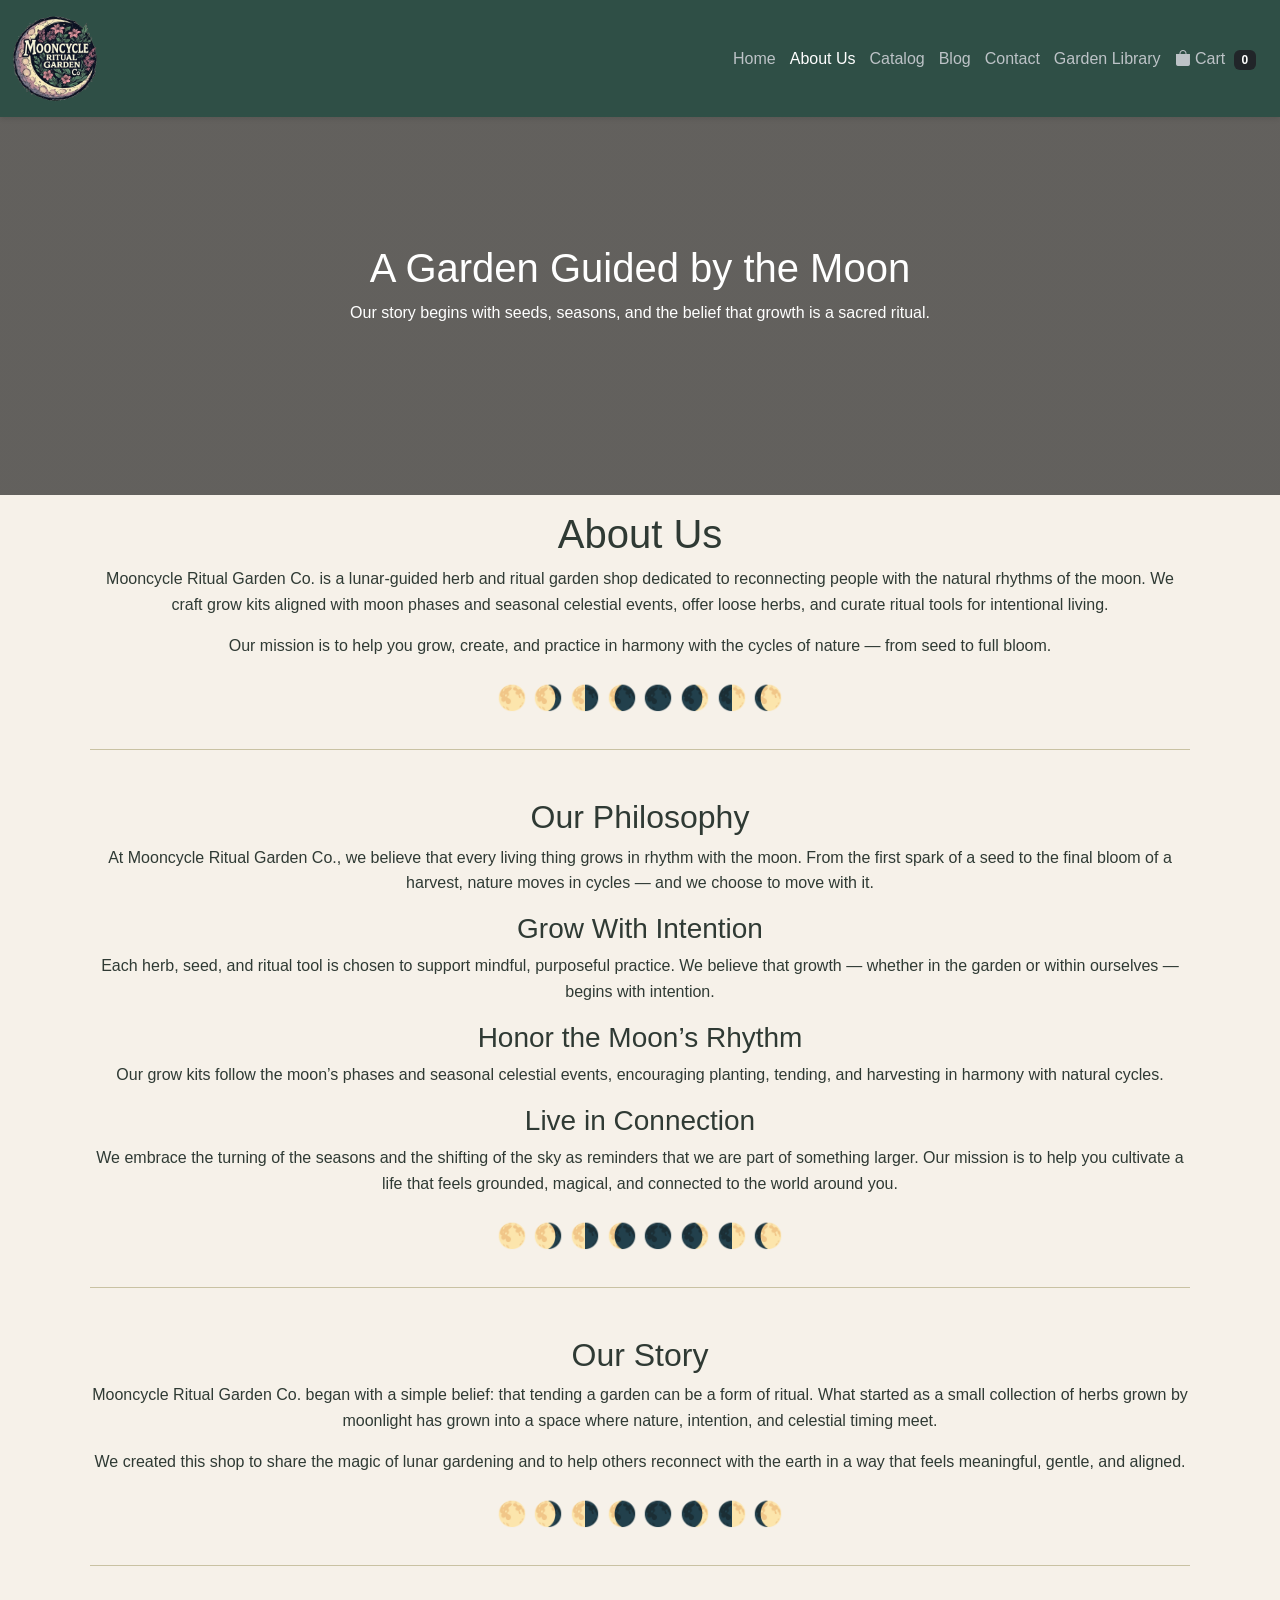
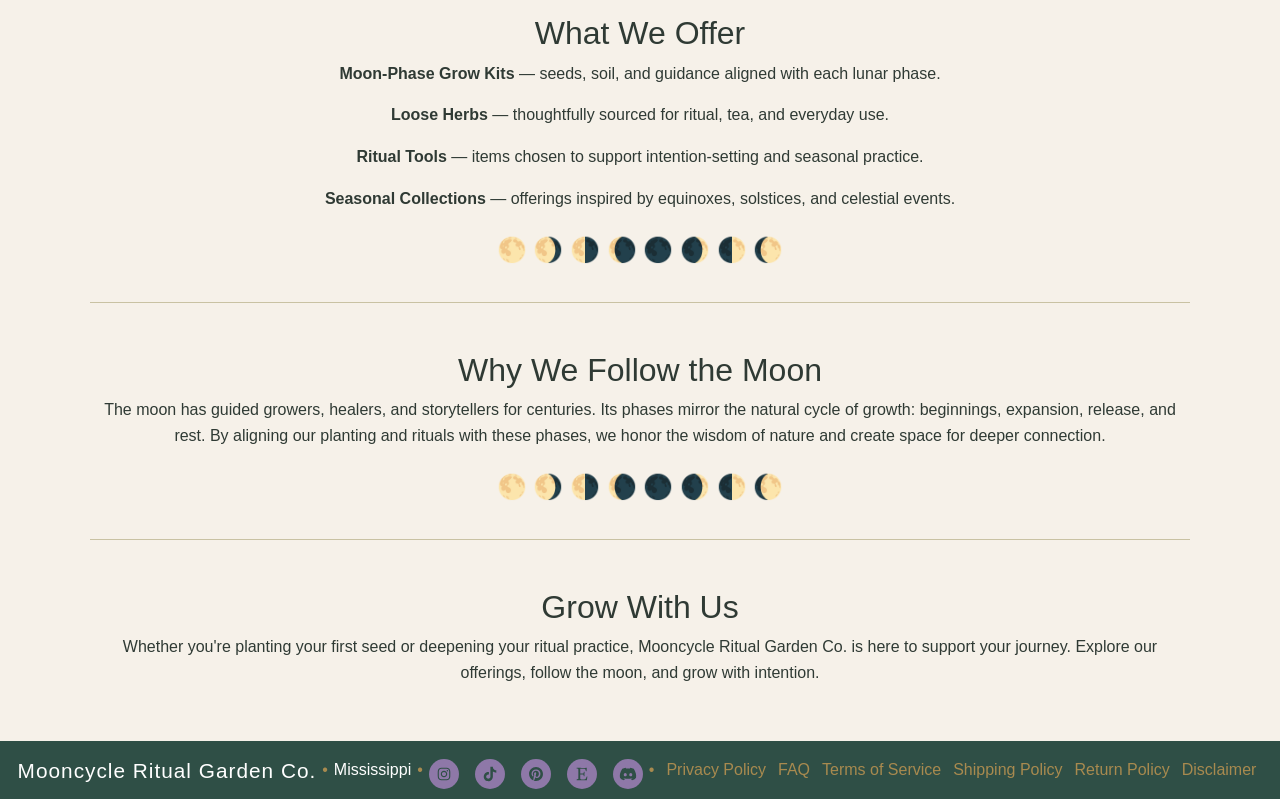
==== about.html @ 52a643aa "first commit" ====
<!-- This declares the document type and tells the browser to use HTML5 -->
<!DOCTYPE html>

<!-- Opening HTML tag with the language set to English -->
<html lang="en">

<head>
    <!-- This sets the character encoding so the browser displays text correctly -->
    <meta charset="UTF-8">

    <!-- This makes the website responsive on mobile devices -->
    <meta name="viewport" content="width=device-width, initial-scale=1.0">

    <!-- This is the title that appears in the browser tab -->
    <title>Mooncycle Ritual Garden Co. | About Us</title>

    <!-- Bootstrap CSS -->
    <link href="https://cdn.jsdelivr.net/npm/bootstrap@5.3.3/dist/css/bootstrap.min.css" rel="stylesheet" />

    <!-- Bootstrap Icons -->
    <link rel="stylesheet" href="https://cdn.jsdelivr.net/npm/bootstrap-icons@1.11.3/font/bootstrap-icons.css" />

    <!-- Custom CSS (must be last) -->
    <link rel="stylesheet" href="style.css">
</head>

<body>

    <!-- This is the header section that contains the navigation bar -->
    <header class="header">

        <!-- This is the navigation bar container -->
        <nav class="navBar">

            <!-- This div holds the logo image -->
            <div class="logo">

                <!-- This displays the logo and includes alt text for accessibility -->
                <img src="assets/images/logo.png" alt="Mooncycle Ritual Garden Co. logo" class="logo-img">
            </div>

            <!-- This is the list of navigation links -->
            <ul class="nav-links">

                <!-- Each list item contains a link to a different page -->
                <li><a href="index.html">Home</a></li>

                <!-- This link is highlighted because we are on the About page -->
                <li><a href="about.html" class="active">About Us</a></li>

                <li><a href="catalog.html">Catalog</a></li>
                <li><a href="blog.html">Blog</a></li>
                <li><a href="contact.html">Contact</a></li>
                <li><a href="library.html">Garden Library</a></li>
                <!-- Cart link with badge hook for JS -->
                <li>
                    <a href="cart.html" class="cart-link">
                        <i class="bi bi-bag-fill"></i>
                        <span class="cart-label">Cart</span>
                        <span id="cart-count" class="badge bg-dark ms-1">0</span>
                    </a>
                </li>
            </ul>

        </nav>
    </header>

    <!-- This is the hero section, the large banner area at the top of the page -->
    <section class="hero">

        <!-- Main headline for the hero section -->
        <h1>A Garden Guided by the Moon</h1>

        <!-- Supporting text under the headline -->
        <p>Our story begins with seeds, seasons, and the belief that growth is a sacred ritual.</p>
    </section>

    <!-- This is the main content container for the page -->
    <main class="container">

        <!-- First content section introducing the brand -->
        <section class="content-area">

            <!-- Section title -->
            <h1>About Us</h1>

            <!-- First paragraph describing the brand’s purpose -->
            <p>
                Mooncycle Ritual Garden Co. is a lunar-guided herb and ritual garden shop dedicated
                to reconnecting people with the natural rhythms of the moon. We craft grow kits
                aligned with moon phases and seasonal celestial events, offer loose herbs, and
                curate ritual tools for intentional living.
            </p>

            <!-- Second paragraph expanding on the mission -->
            <p>
                Our mission is to help you grow, create, and practice in harmony with the cycles
                of nature — from seed to full bloom.
            </p>
        </section>

        <!-- Philosophy section explaining the values -->
        <section class="content-area">

            <!-- Section title -->
            <h2>Our Philosophy</h2>

            <!-- Intro paragraph for philosophy -->
            <p>
                At Mooncycle Ritual Garden Co., we believe that every living thing grows in rhythm
                with the moon. From the first spark of a seed to the final bloom of a harvest,
                nature moves in cycles — and we choose to move with it.
            </p>

            <!-- Subheading for intention-based growth -->
            <h3>Grow With Intention</h3>

            <!-- Supporting paragraph -->
            <p>
                Each herb, seed, and ritual tool is chosen to support mindful, purposeful practice.
                We believe that growth — whether in the garden or within ourselves — begins with intention.
            </p>

            <!-- Subheading for lunar rhythm -->
            <h3>Honor the Moon’s Rhythm</h3>

            <!-- Supporting paragraph -->
            <p>
                Our grow kits follow the moon’s phases and seasonal celestial events, encouraging
                planting, tending, and harvesting in harmony with natural cycles.
            </p>

            <!-- Subheading for connection -->
            <h3>Live in Connection</h3>

            <!-- Supporting paragraph -->
            <p>
                We embrace the turning of the seasons and the shifting of the sky as reminders that
                we are part of something larger. Our mission is to help you cultivate a life that
                feels grounded, magical, and connected to the world around you.
            </p>
        </section>

        <!-- Story section describing the origins -->
        <section class="content-area">

            <!-- Section title -->
            <h2>Our Story</h2>

            <!-- First paragraph about the beginnings -->
            <p>
                Mooncycle Ritual Garden Co. began with a simple belief: that tending a garden can be
                a form of ritual. What started as a small collection of herbs grown by moonlight
                has grown into a space where nature, intention, and celestial timing meet.
            </p>

            <!-- Second paragraph expanding on the evolution -->
            <p>
                We created this shop to share the magic of lunar gardening and to help others
                reconnect with the earth in a way that feels meaningful, gentle, and aligned.
            </p>
        </section>

        <!-- What We Offer section listing the product categories -->
        <section class="content-area">

            <!-- Section title -->
            <h2>What We Offer</h2>

            <!-- Each paragraph describes a different offering -->
            <p><strong>Moon-Phase Grow Kits</strong> — seeds, soil, and guidance aligned with each lunar phase.</p>

            <p><strong>Loose Herbs</strong> — thoughtfully sourced for ritual, tea, and everyday use.</p>

            <p><strong>Ritual Tools</strong> — items chosen to support intention-setting and seasonal practice.</p>

            <p><strong>Seasonal Collections</strong> — offerings inspired by equinoxes, solstices, and celestial
                events.</p>
        </section>

        <!-- Section explaining why the brand follows the lunar cycles -->
        <section class="content-area">

            <!-- Section title -->
            <h2>Why We Follow the Moon</h2>

            <!-- Supporting paragraph -->
            <p>
                The moon has guided growers, healers, and storytellers for centuries. Its phases
                mirror the natural cycle of growth: beginnings, expansion, release, and rest.
                By aligning our planting and rituals with these phases, we honor the wisdom of
                nature and create space for deeper connection.
            </p>
        </section>

        <!-- Closing section inviting users to engage with the brand -->
        <section class="content-area">

            <!-- Section title -->
            <h2>Grow With Us</h2>

            <!-- Final paragraph encouraging connection -->
            <p>
                Whether you're planting your first seed or deepening your ritual practice,
                Mooncycle Ritual Garden Co. is here to support your journey.
                Explore our offerings, follow the moon, and grow with intention.
            </p>
        </section>
    </main>
    <!--Footer-->
    <!-- This is the footer with brand name, location, and social icons -->
    <footer class="footer-inline">
        <!-- Brand name -->
        <span class="footer-brand">Mooncycle Ritual Garden Co.</span>
        <!-- Divider dot -->
        <span class="footer-divider">•</span>
        <!-- Business location -->
        <span class="footer-location">Mississippi</span>
        <!-- Divider dot -->
        <span class="footer-divider">•</span>
        <!--Social media-->
        <!-- This container holds all of the social media icons -->
        <div class="footer-social-inline">
            <!-- Instagram SVG icon (vector graphic for the Instagram logo) -->
            <a href="https://www.instagram.com" aria-label="Instagram" target="_blank" rel="noopener noreferrer"><svg
                    xmlns="http://www.w3.org/2000/svg"
                    viewBox="0 0 640 640"><!--!Font Awesome Free v7.2.0 by @fontawesome - https://fontawesome.com License - https://fontawesome.com/license/free Copyright 2026 Fonticons, Inc.-->
                    <path
                        d="M320.3 205C256.8 204.8 205.2 256.2 205 319.7C204.8 383.2 256.2 434.8 319.7 435C383.2 435.2 434.8 383.8 435 320.3C435.2 256.8 383.8 205.2 320.3 205zM319.7 245.4C360.9 245.2 394.4 278.5 394.6 319.7C394.8 360.9 361.5 394.4 320.3 394.6C279.1 394.8 245.6 361.5 245.4 320.3C245.2 279.1 278.5 245.6 319.7 245.4zM413.1 200.3C413.1 185.5 425.1 173.5 439.9 173.5C454.7 173.5 466.7 185.5 466.7 200.3C466.7 215.1 454.7 227.1 439.9 227.1C425.1 227.1 413.1 215.1 413.1 200.3zM542.8 227.5C541.1 191.6 532.9 159.8 506.6 133.6C480.4 107.4 448.6 99.2 412.7 97.4C375.7 95.3 264.8 95.3 227.8 97.4C192 99.1 160.2 107.3 133.9 133.5C107.6 159.7 99.5 191.5 97.7 227.4C95.6 264.4 95.6 375.3 97.7 412.3C99.4 448.2 107.6 480 133.9 506.2C160.2 532.4 191.9 540.6 227.8 542.4C264.8 544.5 375.7 544.5 412.7 542.4C448.6 540.7 480.4 532.5 506.6 506.2C532.8 480 541 448.2 542.8 412.3C544.9 375.3 544.9 264.5 542.8 227.5zM495 452C487.2 471.6 472.1 486.7 452.4 494.6C422.9 506.3 352.9 503.6 320.3 503.6C287.7 503.6 217.6 506.2 188.2 494.6C168.6 486.8 153.5 471.7 145.6 452C133.9 422.5 136.6 352.5 136.6 319.9C136.6 287.3 134 217.2 145.6 187.8C153.4 168.2 168.5 153.1 188.2 145.2C217.7 133.5 287.7 136.2 320.3 136.2C352.9 136.2 423 133.6 452.4 145.2C472 153 487.1 168.1 495 187.8C506.7 217.3 504 287.3 504 319.9C504 352.5 506.7 422.6 495 452z" />
                </svg></a>
            <!--TikTok SVG icon (vector graphis for the TikTok logo) -->
            <a href="https://www.tiktok.com" aria-label="TitkTok" target="_blank" rel="noopener noreferrer"><svg
                    xmlns="http://www.w3.org/2000/svg"
                    viewBox="0 0 640 640"><!--!Font Awesome Free v7.2.0 by @fontawesome - https://fontawesome.com License - https://fontawesome.com/license/free Copyright 2026 Fonticons, Inc.-->
                    <path
                        d="M544.5 273.9C500.5 274 457.5 260.3 421.7 234.7L421.7 413.4C421.7 446.5 411.6 478.8 392.7 506C373.8 533.2 347.1 554 316.1 565.6C285.1 577.2 251.3 579.1 219.2 570.9C187.1 562.7 158.3 545 136.5 520.1C114.7 495.2 101.2 464.1 97.5 431.2C93.8 398.3 100.4 365.1 116.1 336C131.8 306.9 156.1 283.3 185.7 268.3C215.3 253.3 248.6 247.8 281.4 252.3L281.4 342.2C266.4 337.5 250.3 337.6 235.4 342.6C220.5 347.6 207.5 357.2 198.4 369.9C189.3 382.6 184.4 398 184.5 413.8C184.6 429.6 189.7 444.8 199 457.5C208.3 470.2 221.4 479.6 236.4 484.4C251.4 489.2 267.5 489.2 282.4 484.3C297.3 479.4 310.4 469.9 319.6 457.2C328.8 444.5 333.8 429.1 333.8 413.4L333.8 64L421.8 64C421.7 71.4 422.4 78.9 423.7 86.2C426.8 102.5 433.1 118.1 442.4 131.9C451.7 145.7 463.7 157.5 477.6 166.5C497.5 179.6 520.8 186.6 544.6 186.6L544.6 274z" />
                </svg></a>
            <!--Pinterest SVG icon (vector graphis for the Pinterest logo) -->
            <a href="https://www.pinterest.com" aria-label="Pinterest" target="_blank" rel="noopener noreferrer"><svg
                    xmlns="http://www.w3.org/2000/svg"
                    viewBox="0 0 640 640"><!--!Font Awesome Free v7.2.0 by @fontawesome - https://fontawesome.com License - https://fontawesome.com/license/free Copyright 2026 Fonticons, Inc.-->
                    <path
                        d="M568 320C568 457 457 568 320 568C294.4 568 269.8 564.1 246.6 556.9C256.7 540.4 271.8 513.4 277.4 491.9C280.4 480.3 292.8 432.9 292.8 432.9C300.9 448.3 324.5 461.4 349.6 461.4C424.4 461.4 478.3 392.6 478.3 307.1C478.3 225.2 411.4 163.9 325.4 163.9C218.4 163.9 161.5 235.7 161.5 314C161.5 350.4 180.9 395.7 211.8 410.1C216.5 412.3 219 411.3 220.1 406.8C220.9 403.4 225.1 386.5 227 378.7C227.6 376.2 227.3 374 225.3 371.6C215.2 359.1 207 336.3 207 315C207 260.3 248.4 207.4 319 207.4C379.9 207.4 422.6 248.9 422.6 308.3C422.6 375.4 388.7 421.9 344.6 421.9C320.3 421.9 302 401.8 307.9 377.1C314.9 347.6 328.4 315.8 328.4 294.5C328.4 275.5 318.2 259.6 297 259.6C272.1 259.6 252.1 285.3 252.1 319.8C252.1 341.8 259.5 356.6 259.5 356.6C259.5 356.6 235 460.4 230.5 479.8C225.5 501.2 227.5 531.4 229.6 551C137.4 514.9 72 425.1 72 320C72 183 183 72 320 72C457 72 568 183 568 320z" />
                </svg></a>
            <!--Etsy SVG icon (vector graphis for the Etsy logo) -->
            <a href="https://etsy.com" aria-label="Etsy" target="_blank" rel="noopener noreferrer"><svg
                    xmlns="http://www.w3.org/2000/svg"
                    viewBox="0 0 640 640"><!--!Font Awesome Free v7.2.0 by @fontawesome - https://fontawesome.com License - https://fontawesome.com/license/free Copyright 2026 Fonticons, Inc.-->
                    <path
                        d="M512 412C510.2 422.7 498.2 522 496.5 544C378.6 539.7 276.6 539.3 128 544L128 518.5C173.5 509.6 188.6 510.5 189 483.3C190.8 411 192.5 239.2 189 161.3C188 132.8 176.9 134.5 128 125.3L128 99.8C201.9 102.2 383.9 108.4 491 96C487.5 134.2 483.2 222.5 483.2 222.5L460 222.5C448.9 179.7 441.2 132 405.3 132L268.3 132C258.1 132 257.6 135.5 257.6 141.8L257.6 305.6C315.6 306.1 346.1 303.1 346.1 303.1C375.9 302.1 373.7 294.6 386.8 237.8L412.6 237.8C408.2 339.2 408.7 299.6 410.8 398.1L385 398C375.8 357.9 375.9 337 345.5 336.5C345.5 336.5 324 334.5 257.5 334.5L257.5 473.5C257.5 499.5 271.8 511.8 301.8 511.8L391.1 511.8C454.7 511.8 457.7 486.8 489.8 412L512 412z" />
                </svg></a>
            <!--Discord SVG icon (vector graphis for the Discord logo) -->
            <a href="https://discord.com" aria-label="Discord" target="_blank" rel="noopener noreferrer"><svg
                    xmlns="http://www.w3.org/2000/svg"
                    viewBox="0 0 640 640"><!--!Font Awesome Free v7.2.0 by @fontawesome - https://fontawesome.com License - https://fontawesome.com/license/free Copyright 2026 Fonticons, Inc.-->
                    <path
                        d="M524.5 133.8C524.3 133.5 524.1 133.2 523.7 133.1C485.6 115.6 445.3 103.1 404 96C403.6 95.9 403.2 96 402.9 96.1C402.6 96.2 402.3 96.5 402.1 96.9C396.6 106.8 391.6 117.1 387.2 127.5C342.6 120.7 297.3 120.7 252.8 127.5C248.3 117 243.3 106.8 237.7 96.9C237.5 96.6 237.2 96.3 236.9 96.1C236.6 95.9 236.2 95.9 235.8 95.9C194.5 103 154.2 115.5 116.1 133C115.8 133.1 115.5 133.4 115.3 133.7C39.1 247.5 18.2 358.6 28.4 468.2C28.4 468.5 28.5 468.7 28.6 469C28.7 469.3 28.9 469.4 29.1 469.6C73.5 502.5 123.1 527.6 175.9 543.8C176.3 543.9 176.7 543.9 177 543.8C177.3 543.7 177.7 543.4 177.9 543.1C189.2 527.7 199.3 511.3 207.9 494.3C208 494.1 208.1 493.8 208.1 493.5C208.1 493.2 208.1 493 208 492.7C207.9 492.4 207.8 492.2 207.6 492.1C207.4 492 207.2 491.8 206.9 491.7C191.1 485.6 175.7 478.3 161 469.8C160.7 469.6 160.5 469.4 160.3 469.2C160.1 469 160 468.6 160 468.3C160 468 160 467.7 160.2 467.4C160.4 467.1 160.5 466.9 160.8 466.7C163.9 464.4 167 462 169.9 459.6C170.2 459.4 170.5 459.2 170.8 459.2C171.1 459.2 171.5 459.2 171.8 459.3C268 503.2 372.2 503.2 467.3 459.3C467.6 459.2 468 459.1 468.3 459.1C468.6 459.1 469 459.3 469.2 459.5C472.1 461.9 475.2 464.4 478.3 466.7C478.5 466.9 478.7 467.1 478.9 467.4C479.1 467.7 479.1 468 479.1 468.3C479.1 468.6 479 468.9 478.8 469.2C478.6 469.5 478.4 469.7 478.2 469.8C463.5 478.4 448.2 485.7 432.3 491.6C432.1 491.7 431.8 491.8 431.6 492C431.4 492.2 431.3 492.4 431.2 492.7C431.1 493 431.1 493.2 431.1 493.5C431.1 493.8 431.2 494 431.3 494.3C440.1 511.3 450.1 527.6 461.3 543.1C461.5 543.4 461.9 543.7 462.2 543.8C462.5 543.9 463 543.9 463.3 543.8C516.2 527.6 565.9 502.5 610.4 469.6C610.6 469.4 610.8 469.2 610.9 469C611 468.8 611.1 468.5 611.1 468.2C623.4 341.4 590.6 231.3 524.2 133.7zM222.5 401.5C193.5 401.5 169.7 374.9 169.7 342.3C169.7 309.7 193.1 283.1 222.5 283.1C252.2 283.1 275.8 309.9 275.3 342.3C275.3 375 251.9 401.5 222.5 401.5zM417.9 401.5C388.9 401.5 365.1 374.9 365.1 342.3C365.1 309.7 388.5 283.1 417.9 283.1C447.6 283.1 471.2 309.9 470.7 342.3C470.7 375 447.5 401.5 417.9 401.5z" />
                </svg></a>
        </div>
        <!--Divider dot-->
        <span class="footer-divider">•</span>
        <!--Privacy Policy-->
        <a href="legal.html#privacy">Privacy Policy</a>
        <a href="legal.html#faq">FAQ</a>
        <a href="legal.html#terms">Terms of Service</a>
        <a href="legal.html#shipping">Shipping Policy</a>
        <a href="legal.html#returns">Return Policy</a>
        <a href="legal.html#disclaimer">Disclaimer</a>
    </footer>
    <!-- The external catalog script (no inline JS) -->
    <script type="module" src="catalog.js"></script>
</body>

</html>
---- style.css ----
/* ------------------------------------------------------------
   1. THEME VARIABLES — Global color system + typography
   These variables control the entire brand identity.
   Changing a value here updates it everywhere.
------------------------------------------------------------ */
:root {
    --primary-color: #2F4F46;
    /* Deep Herbal Green – navbar, footer, accents */
    --accent-color: #A88A4F;
    /* Moonlight Gold – buttons, highlights */
    --secondary-accent: #8E78A8;
    /* Dusty Lavender – hover accents */

    --bg-light: #F6F1E9;
    /* Warm Cream – main page background */
    --section-bg: #8FA89A;
    /* Dusty Sage – section backgrounds */

    --card-bg: #FFFFFF;
    /* Card backgrounds */
    --text-main: #2F3A34;
    /* Default body text */
    --text-light: #FFFFFF;
    /* Text on dark backgrounds */

    --font-family: "Trebuchet MS", "Lucida Grande", "Lucida Sans Unicode", sans-serif;
    --font-weight: bold;
    --container-width: 1100px;
    /* Max width for centered content */
}

/* ------------------------------------------------------------
   2. RESET — Removes browser default spacing + box model issues
------------------------------------------------------------ */
* {
    margin: 0;
    padding: 0;
    box-sizing: border-box;
}

/* ------------------------------------------------------------
   3. BASE STYLES — Global layout + typography
------------------------------------------------------------ */
body {
    font-family: var(--font-family);
    /* Your brand script font */
    line-height: 1.6;
    /* Comfortable reading */
    background-color: var(--bg-light);
    /* Warm cream background */
    color: var(--text-main);
    /* Herbal green text */
    display: flex;
    flex-direction: column;
    min-height: 100vh;
    /* Ensures footer stays at bottom */
}

/* ------------------------------------------------------------
   4. HEADER WRAPPER — Holds the navbar at the top
------------------------------------------------------------ */
.header {
    position: fixed;
    /* Stays visible while scrolling */
    top: 0;
    width: 100%;
    z-index: 900;
    /* Ensures it sits above all content */
}

/* ------------------------------------------------------------
   5. NAVBAR — Main site navigation
   - Deep herbal green background
   - Logo left, links right
   - Fixed height for consistency
------------------------------------------------------------ */
.navBar {
    background: var(--primary-color);
    /* Herbal green */
    color: var(--text-light);
    /* White text */
    display: flex;
    justify-content: space-between;
    /* Logo left, links right */
    align-items: center;
    padding: 1px 2px;
    gap: 10px;
    position: relative;
    min-height: 90px;
    /* Locks navbar height */
    top: 0;
    z-index: 1000;
    /* Above hero image */
    box-shadow: 0 2px 5px rgba(0, 0, 0, 0.1);
    /* Soft shadow */
}

/* ------------------------------------------------------------
   6. LOGO WRAPPER — Controls logo size + alignment
------------------------------------------------------------ */
.logo {
    display: flex;
    align-items: center;
    justify-content: flex-start;
    height: 95px;
    /* Matches navbar height */
    width: 95px;
    /* Square container */
    margin: 10px
}

/* Logo image sizing */
.logo-img {
    height: 100%;
    width: 100%;
    object-fit: contain;
    /* Prevents distortion */
}

/* ------------------------------------------------------------
   7. NAVIGATION LINKS — Right side of navbar
------------------------------------------------------------ */
.nav-links {
    list-style: none;
    display: flex;
    height: 100%;
    justify-content: flex-end;
    /* Pushes links to the right */
    align-items: center;
    width: 100%;
    text-align: center;
    gap: 10px;
    padding: 5px 20px;
    margin: auto;
}

/* Individual link spacing */
.nav-links li {
    padding: 2px;
}

/* Link appearance */
.nav-links a {
    color: #bdc3c7;
    /* Soft silver */
    white-space: nowrap;
    /* Prevents wrapping */
    text-decoration: none;
    font-weight: 500;
    transition: color 0.3s ease;
}

/* Hover + active state */
.nav-links a:hover,
.nav-links a.active {
    color: var(--text-light);
    /* White on hover */
}

/* ------------------------------------------------------------
   8. HERO SECTION — Large banner with background image
   - Dark overlay improves text readability
   - Centered content
------------------------------------------------------------ */
.hero {
    background:
        linear-gradient(rgba(0, 0, 0, 0.6), rgba(0, 0, 0, 0.6)),
        /* Dark overlay */
        url("https://images.stockcake.com/public/0/a/0/0a002cfc-9ba7-4bd1-9af5-f2eedf74f956_large/ancient-healing-remedies-stockcake.jpg") no-repeat center/cover;
    /* Full-width hero image */

    height: 55vh;
    /* Responsive hero height */
    display: flex;
    flex-direction: column;
    align-items: center;
    justify-content: center;
    text-align: center;
    color: var(--text-light);
    /* White text */
    padding: 280px 20px 190px;
    /* Extra top padding for fixed navbar */
}

/* ------------------------------------------------------------
   9. HERO CTA BUTTON — Gold pill-shaped button
------------------------------------------------------------ */
.cta-button {
    display: inline-block;
    padding: 12px 35px;
    background: var(--accent-color);
    /* Gold */
    color: var(--text-light);
    /* White text */
    text-decoration: none;
    border-radius: 50px;
    /* Soft pill shape */
    font-weight: bold;
    transition: transform 0.2s ease;
    margin: 30px;
}

/* Hover effect */
.cta-button:hover {
    transform: scale(1.05);
    /* Slight lift */
    background: var(--secondary-accent);
    /* Lavender hover */
}

/* ------------------------------------------------------------
   10. SCROLL SECTION — Horizontal auto-scrolling emoji strip
   - Used for moon phases, herbs, Coming Soon items, etc.
   - Uses a long track that animates left infinitely
------------------------------------------------------------ */
.scroll {
    overflow: hidden;
    /* Hides overflowing emojis */
    white-space: nowrap;
    /* Prevents wrapping to new lines */
    padding: 15px 0;
    margin: 15px auto 10px auto;
    /* Centered with spacing */
    border-radius: 12px;
    position: relative;
    max-width: 100%;
    box-sizing: border-box;
    /* background-color: blue; */

    /* Soft cream gradient background for a magical glow */
    background: linear-gradient(90deg,
            #f5f1e6 0%,
            #faf8f3 50%,
            #f5f1e6 100%);
}

/* ------------------------------------------------------------
   11. SCROLL TRACK — The moving strip of items
   - Inline-flex keeps items on one line
   - Animation moves the entire track left
------------------------------------------------------------ */
.scroll-track {
    display: inline-flex;
    /* Keeps items in a single row */
    flex-wrap: nowrap;
    /* Double-locks single-line layout */
    animation: scrollAnim 90s linear infinite;
    /* Slow continuous scroll */
}

/* ------------------------------------------------------------
   12. SCROLL ITEM — Each emoji + label pair
   - Includes spacing, text styling, and glow
------------------------------------------------------------ */
.scroll-item {
    white-space: nowrap;
    /* Prevents internal wrapping */
    margin: 0 40px;
    /* Space between items */
    font-size: 1.25rem;
    color: var(--primary-color);
    /* Herbal green text */
    opacity: 0.9;
    text-shadow: 0 0 12px rgba(255, 255, 255, 0.9);
    /* Soft glow */
}

/* ------------------------------------------------------------
   13. SCROLL EDGE FADES — Soft fade on left + right
   - Creates a magical “tunnel” effect
------------------------------------------------------------ */
.scroll::before,
.scroll::after {
    content: "";
    position: absolute;
    top: 0;
    width: 80px;
    height: 100%;
    pointer-events: none;
    /* Allows scroll interaction */
}

/* Left fade */
.scroll::before {
    left: 0;
    background: linear-gradient(to right, #faf8f3, transparent);
}

/* Right fade */
.scroll::after {
    right: 0;
    background: linear-gradient(to left, #faf8f3, transparent);
}

/* ------------------------------------------------------------
   14. SCROLL ANIMATION — Moves track left infinitely
------------------------------------------------------------ */
@keyframes scrollAnim {
    from {
        transform: translateX(0);
        /* Start at normal position */
    }

    to {
        transform: translateX(-50%);
        /* Move left halfway (loopable) */
    }
}

/* ------------------------------------------------------------
   15. COMING SOON EMOJI ITEMS — Floating magical emoji cards
   - Used for shirts, jewelry, mugs, crystals, etc.
   - Soft glassy background + floating animation
------------------------------------------------------------ */
/* ------------------------------------------------------------
   15. LAYOUT — Horizontal track and alignment
------------------------------------------------------------ */
.coming-track {
    display: flex;
    flex-direction: row;
    align-items: center;
    padding: 20px 0 0;
    gap: 24px;
    /* Space between each item */
    /* background-color: yellow; */
}

/* ------------------------------------------------------------
   16. EMOJI CARDS — Frosted glass blocks
------------------------------------------------------------ */
.coming-emoji {
    font-size: 3.5rem;
    display: flex;
    align-items: center;
    justify-content: center;
    height: 100px;
    width: 100px;
    border-radius: 16px;
    background: rgba(255, 255, 255, 0.08);
    box-shadow: 0 4px 12px rgba(0, 0, 0, 0.25);
    transition: transform 0.2s ease, box-shadow 0.2s ease;
    animation: float 2s ease-in-out infinite;
    margin: 0 50px;
    /* background-color: blue; */
}

/* Hover glow effect */
.coming-emoji:hover {
    box-shadow: 0 0 18px rgba(255, 255, 255, 0.45);
}

/* Floating animation */
@keyframes float {
    0% {
        transform: translateY(0);
    }

    50% {
        transform: translateY(-6px);
    }

    100% {
        transform: translateY(0);
    }
}

/* ------------------------------------------------------------
   17. SCROLL ITEM LABELS — Text under each emoji 
------------------------------------------------------------ */
.coming-item p {
    margin-top: 0.5rem;
    font-size: 0.95rem;
    color: #050505;
    text-align: center;
}

/* ------------------------------------------------------------
   18. MAIN CONTAINER — Centers content on the page
   - Used for product grids, blog lists, etc.
------------------------------------------------------------ */
.container {
    flex: 1;
    width: 90%;
    max-width: var(--container-width);
    /* 1100px max width */
    margin: 0 auto;
    padding: 15px 0 40px;
    /* background-color: red; */
}

/* ------------------------------------------------------------
   19. CARD GRID — 3-column layout for products/services
   - Automatically adjusts with media queries later
------------------------------------------------------------ */
.card-grid {
    display: grid;
    grid-template-columns: repeat(3, 1fr);
    /* 3 columns on desktop */
    gap: 30px;
    margin-top: 40px;
    /* Prevents overlap with hero on smaller screens */
}

/* ------------------------------------------------------------
   20. CARD — Universal card styling for products, services, etc.
   - Includes hover lift + centered content
------------------------------------------------------------ */
.card {
    position: relative;
    /* Needed for Quick View button positioning */
    background: var(--card-bg);
    padding: 20px;
    border-radius: 12px;
    box-shadow: 0 10px 30px rgba(0, 0, 0, 0.08);
    text-align: center;
    transition: translateY 0.3s ease;
    max-width: 300px;
    margin: 0 auto;
    /* Centers cards in grid cells */
    /* background-color: green; */
}

/* Card images */
.card img {
    width: 100%;
    height: 180px;
    object-fit: cover;
    border-radius: 8px;
}

/* Hover lift effect */
.card:hover {
    transform: translateY(-5px);
}

/* Catalog buttons */
.btn-lavender {
    background-color: #5A3E85;
    color: white;
}

.btn-pink {
    background-color: #c2185b;
    color: white;
}

.btn-nightblue {
    background-color: #0a1a2f;
    color: white;
}

/*shared hover for all themed buttons*/
.moon-hover:hover {
    background-color: black !important;
    color: white !important;
}

.moon-hover:active {
    transform: scale(0.97);
    opacity: 0.9;
}

.moon-hover:focus {
    outline: 2px solid rgba(255, 255, 255, 0.7);
    outline-offset: 3px;
    box-shadow: 0 0 6px rgba(255, 255, 255, 0.6);
}

/* ------------------------------------------------------------
   22. TESTIMONIALS SECTION — Customer quotes + images
------------------------------------------------------------ */
.testimonials {
    max-width: 1100px;
    margin: 20px auto;
    text-align: center;
    padding: 0 20px;
    /* background-color: blue; */
}

.testimonials-title {
    font-size: 2rem;
    color: var(--primary-color);
    margin-bottom: 10px;
}

.testimonials-subtitle {
    font-size: 1rem;
    color: var(--text-muted);
    margin-bottom: 40px;
}

/* Testimonial grid auto-adjusts to screen size */
.testimonial-grid {
    display: grid;
    grid-template-columns: repeat(auto-fit, minmax(280px, 1fr));
    gap: 30px;
}

/* Individual testimonial card */
.testimonial-card {
    background: var(--card-bg);
    border: 1px solid #d8d2bd;
    border-radius: 12px;
    padding: 20px;
    text-align: left;
    box-shadow: 0 2px 6px rgba(0, 0, 0, 0.05);
}

.testimonial-img {
    width: 100%;
    height: 180px;
    object-fit: cover;
    border-radius: 10px;
    margin-bottom: 15px;
}

.testimonial-text {
    font-size: 0.95rem;
    color: var(--primary-color);
    line-height: 1.5;
}

.testimonial-name {
    display: block;
    margin-top: 10px;
    font-size: 0.85rem;
    color: var(--text-muted);
}

/* ------------------------------------------------------------
GARDENT LIBRARY
------------------------------------------------------------ */
/* Circular clickable logo */
.game-card .logo-img {
    width: 200px;
    height: 200px;
    object-fit: cover;
    border-radius: 50%;
    background: white;
    padding: 6px;
    box-shadow: 0 0 15px rgba(255, 215, 0, 0.25);
    margin-bottom: 14px;
    transition: transform 0.25s ease;
    /* background-color: red; */
}

/* Hover effect ONLY on the logo */
.game-card a:hover .logo-img {
    transform: scale(1.05);
}

/* ------------------------------------------------------------
   23. QUICK VIEW OVERLAY — Fullscreen modal for product details
------------------------------------------------------------ */
.quickview-overlay {
    position: fixed;
    inset: 0;
    background: rgba(10, 10, 15, 0.85);
    /* Dark translucent backdrop */
    display: none;
    /* Hidden until targeted */
    align-items: center;
    justify-content: center;
    z-index: 9999;
}

.quickview-overlay.active {
    display: flex;
    opacity: 1;
    pointer-events: auto;
}

/* Modal box */
.quickview-modal {
    background: #111015;
    color: #f7f3ea;
    width: 90%;
    max-width: 850px;
    max-height: 90vh;
    overflow-y: auto;
    border-radius: 14px;
    padding: 1.5rem;
    position: relative;
    display: flex;
    flex-direction: column;
    gap: 1.5rem;
}

.quickview-buy {
    padding: 12px 22px;
    /* more space */
    border-radius: 999px;
    /* pill shape */
    font-size: 1rem;
    /* slightly larger text */
    font-weight: 600;
    border: none;
    cursor: pointer;
    margin-top: 1rem;
    display: inline-block;
    margin: 5px;
}

.quickview-close {
    position: absolute;
    top: 1rem;
    right: 1rem;
    background: none;
    border: none;
    color: #f7f3ea;
    font-size: 2rem;
    cursor: pointer;
    padding: 0;
    line-height: 1;
}

.quickview-close:hover {
    color: #ffffff;
    transform: scale(1.1);
}

.quickview-modal img {
    max-height: 350px;
    /* shorten the image */
    width: auto;
    object-fit: cover;
    border-radius: 10px;
    /* background-color: white; */
    margin-top: 60px;
}


/* Desktop layout: side-by-side */
@media (min-width: 768px) {
    .quickview-modal {
        flex-direction: row;
    }
}

.quickview-modal img {
    max-width: 320px;
    border-radius: 10px;
}

.quickview-content {
    flex: 1;
}

.quickview-stars i {
    color: #f6c453;
}

.quickview-price {
    font-weight: 700;
    font-size: 1.25rem;
    margin-bottom: 0.5rem;
}

/* Close button */
.quickview-close {
    position: absolute;
    top: 1rem;
    right: 1rem;
    color: #f7f3ea;
    font-size: 1.8rem;
    text-decoration: none;
}

/* Buy Now button */
/* .quickview-buy {
    display: block;
    margin-top: 1rem;
    text-align: center;
    background: #f6c453;
    color: #111015;
    padding: 0.7rem 1rem;
    border-radius: 999px;
    text-decoration: none;
    font-weight: 600;
} */

/* ------------------------------------------------------------
   24. CONTACT SECTION — Botanical-themed contact form
------------------------------------------------------------ */
.contact-section {
    background: var(--card-bg);
    padding: 45px 35px;
    border-radius: 14px;
    box-shadow: 0 10px 30px rgba(0, 0, 0, 0.10);
    max-width: 750px;
    margin: 0 auto 3rem;
    border: 1px solid #d8d2bd;
    /* Dried herb border */
}

/* Section heading */
.contact-section h2 {
    text-align: center;
    color: var(--primary-color);
    font-size: 2rem;
    margin-bottom: 1.5rem;
    letter-spacing: 1px;
}

/* Form layout */
.contact-form {
    display: flex;
    flex-direction: column;
    gap: 1.2rem;
}

/* Labels */
.contact-form label {
    font-weight: 600;
    color: var(--primary-color);
    letter-spacing: 0.5px;
}

/* Inputs + textarea */
.contact-form input,
.contact-form textarea {
    padding: 14px;
    border: 1px solid #c9c2a3;
    border-radius: 10px;
    background: var(--bg-light);
    font-size: 1rem;
    transition: 0.2s ease;
}

/* Focus glow */
.contact-form input:focus,
.contact-form textarea:focus {
    outline: none;
    border-color: var(--accent-color);
    box-shadow: 0 0 8px rgba(200, 169, 106, 0.45);
}

/* Submit button */
.contact-form .btn {
    background: var(--accent-color);
    color: var(--text-light);
    padding: 14px;
    border: none;
    border-radius: 10px;
    font-size: 1.15rem;
    cursor: pointer;
    font-weight: bold;
    letter-spacing: 0.5px;
    transition: 0.25s ease;
}

/* Hover */
.contact-form .btn:hover {
    background: var(--secondary-accent);
    transform: translateY(-2px);
}

/* Decorative botanical divider */
.contact-section::before {
    content: "🌿 ✦ 🌙 ✦ 🌿";
    display: block;
    text-align: center;
    font-size: 1.4rem;
    color: var(--secondary-accent);
    margin-bottom: 1.5rem;
}

/* ------------------------------------------------------------
   25. UNIVERSAL FOOTER — Inline footer used across pages
   - Deep herbal green background
   - Centered brand + links + social icons
------------------------------------------------------------ */
.footer-inline {
    background: var(--primary-color);
    /* Herbal green */
    color: var(--text-light);
    /* White text */
    padding: 10px 5px;
    text-align: center;

    display: flex;
    justify-content: center;
    align-items: center;
    flex-wrap: wrap;
    /* Prevents breaking on small screens */
    /* background-color: purple; */
}

/* Homepage footer variation — stacked layout */
.footer-inline-home {
    flex-direction: column;
    justify-content: flex-start;
    gap: 8px;
    padding-bottom: 0px;
    /* background-color: orange; */
}

/* Footer brand text */
.footer-inline .footer-brand {
    font-family: var(--font-family);
    font-size: 1.3rem;
    letter-spacing: 1px;
}

/* ------------------------------------------------------------
   26. FOOTER LINKS — Privacy Policy, Contact, etc.
   - Gold text with lavender hover
------------------------------------------------------------ */
.footer-inline>a,
.footer-divider,
.footer-contact-info a {
    color: var(--accent-color);
    /* Gold */
    font-weight: 500;
    margin: 0 6px;
    text-decoration: none;
}

/* Hover effect */
.footer-inline>a:hover,
.footer-contact-info a:hover {
    color: var(--secondary-accent);
    /* Lavender hover */
    text-decoration: underline;
}

/* ------------------------------------------------------------
   27. FOOTER SOCIAL ICONS — Horizontal row of SVG icons
------------------------------------------------------------ */
.footer-social-inline {
    display: flex;
    flex-direction: row;
    justify-content: center;
    align-items: center;
    gap: 16px;
    margin-top: 8px;
}

/* Icon styling */
.footer-social-inline svg {
    width: 30px;
    height: 30px;
    padding: 6px;
    border-radius: 50%;
    background: var(--secondary-accent);
    /* Lavender circle */
    fill: var(--primary-color);
    /* Herbal green icon */
    transition: transform 0.2s ease;
}

/* Hover scale */
.footer-social-inline svg:hover {
    transform: scale(1.1);
}

/* ------------------------------------------------------------
   28. BOTANICAL ROW — Decorative divider with herb vibes
------------------------------------------------------------ */
.botanical-row {
    display: flex;
    justify-content: space-between;
    align-items: center;
    width: 100%;
    padding: 10px 0;
    border-bottom: 1px solid #c9c2a3;
    /* Dried herb color */
    padding-bottom: 8px;
    margin-bottom: 12px;
}

/* Botanical text */
.botanical-text {
    font-family: var(--font-family);
    font-size: 2rem;
    letter-spacing: 1px;
    color: #4a4a3f;
    /* Earthy tone */
    text-shadow: 0 0 6px rgba(255, 255, 255, 0.4);
    transform: rotate(-1deg);
}

/* ------------------------------------------------------------
   29. ABOUT PAGE — Content sections with moon phase dividers
------------------------------------------------------------ */
.content-area {
    margin-bottom: 3rem;
    padding-bottom: 2rem;
    border-bottom: 1px solid #c9c2a3;
    text-align: center;
}

/* Centered lists */
.content-area ul {
    max-width: 600px;
    margin: 0 auto;
    padding-left: 1.2rem;
}

/* Moon phase divider */
.content-area::after {
    content: "🌕 🌖 🌗 🌘 🌑 🌒 🌓 🌔";
    display: block;
    text-align: center;
    font-size: 1.5rem;
    margin-top: 20px;
    color: var(--secondary-accent);
}

/* Remove divider for last section */
.content-area:last-of-type {
    border-bottom: none !important;
    padding-bottom: 0;
    margin-bottom: 0;
}

.content-area:last-of-type::after {
    content: none;
}

/* ------------------------------------------------------------
   30. BLOG LIST — Grid layout for blog cards
------------------------------------------------------------ */
.blog-list {
    display: grid;
    gap: 30px;
    margin: 3rem 0;
}

/* Blog card styling */
.blog-card {
    background: var(--card-bg);
    padding: 30px 25px;
    border-radius: 12px;
    box-shadow: 0 8px 20px rgba(0, 0, 0, 0.08);
    transition: transform 0.25s ease, box-shadow 0.25s ease;
    text-align: left;
}

/* Hover lift */
.blog-card:hover {
    transform: translateY(-6px);
    box-shadow: 0 12px 28px rgba(0, 0, 0, 0.12);
}

/* Blog title */
.blog-card h3 {
    color: var(--primary-color);
    margin-bottom: 10px;
}

/* Blog excerpt */
.blog-card p {
    margin-bottom: 15px;
    color: var(--text-main);
}

/* Read more link */
.read-more {
    color: var(--accent-color);
    font-weight: bold;
    text-decoration: none;
}

.read-more:hover {
    color: var(--secondary-accent);
    text-decoration: underline;
}

/*Policies*/
#privacy {
    margin-top: 120px;
}

#privacy,
#terms,
#shipping,
#returns,
#disclaimer,
#faq {
    scroll-margin-top: 110px;
    /* background-color: red; */
}

/* ------------------------------------------------------------
   31. RESPONSIVE MEDIA QUERIES — Tablet + Mobile adjustments
------------------------------------------------------------ */

/* Tablet screens */
@media (max-width: 992px) {
    .card-grid {
        grid-template-columns: repeat(2, 1fr);
        margin-top: 20px;
    }

    .coming-track {
        gap: 16px;
        padding: 10px 0;
        flex-wrap: wrap;
        justify-content: center;
    }

    .coming-emoji {
        margin: 0 20px;
        height: 80px;
        width: 80px;
        font-size: 2.8rem;
    }
}

/* Small screens (phones 480px and below) */
@media (max-width: 480px) {

    .container {
        padding-top: 10px;
        /* background-color: yellow; */
    }

    /* Stack navbar items like before */
    .navBar {
        flex-direction: column;
        align-items: center;
        justify-content: center;
        height: auto;
        padding: 0.1rem 1rem;
        gap: 8px;
        /* background-color: red; */
    }

    /* Logo stays centered */
    .logo {
        position: static;
        transform: none;
        margin-bottom: 8px;
        /* background-color: green; */
    }

    /* Slightly smaller logo for tiny screens */
    .logo img {
        height: 95px;
        width: auto;
        /* background-color: blue; */
    }

    /* Fit nav links on small screens */
    .nav-links {
        justify-content: center;
        flex-wrap: wrap;
        /* allows wrapping instead of overflow */
        gap: 6px;
        padding: 5px;
        font-size: 15px;
        /* background-color: orange; */
    }

    .nav-links li {
        margin: 0 6px;
    }

    /* Single-column cards */
    .card-grid {
        grid-template-columns: 1fr;
    }

    /* Shorter hero */
    .hero {
        height: 35vh;
        padding: 340px 10px 110px;
    }

    .coming-track {
        gap: 5px;
        padding: 1px 0;
        flex-wrap: wrap;
        /* allows wrapping instead of stretching */
        justify-content: center;
    }

    .coming-emoji {
        display: flex;
        align-items: center;
        justify-content: center;
        height: 50px;
        width: 50px;
        margin: 5px;
        font-size: 40px;
        /* line-height: 1; */
        /* THIS centers the emoji perfectly */
    }

    .coming-item {
        width: 66px; /*keeps all items equal width*/
        display: flex;
        flex-direction: column;
        align-items: center;
        /* centers emoji horizontally */
        justify-content: center;
        text-align: center;
    }
    .coming-item p {
        font-size: 0.75rem;
        line-height: 1;
        word-wrap: break-word;
    }
}
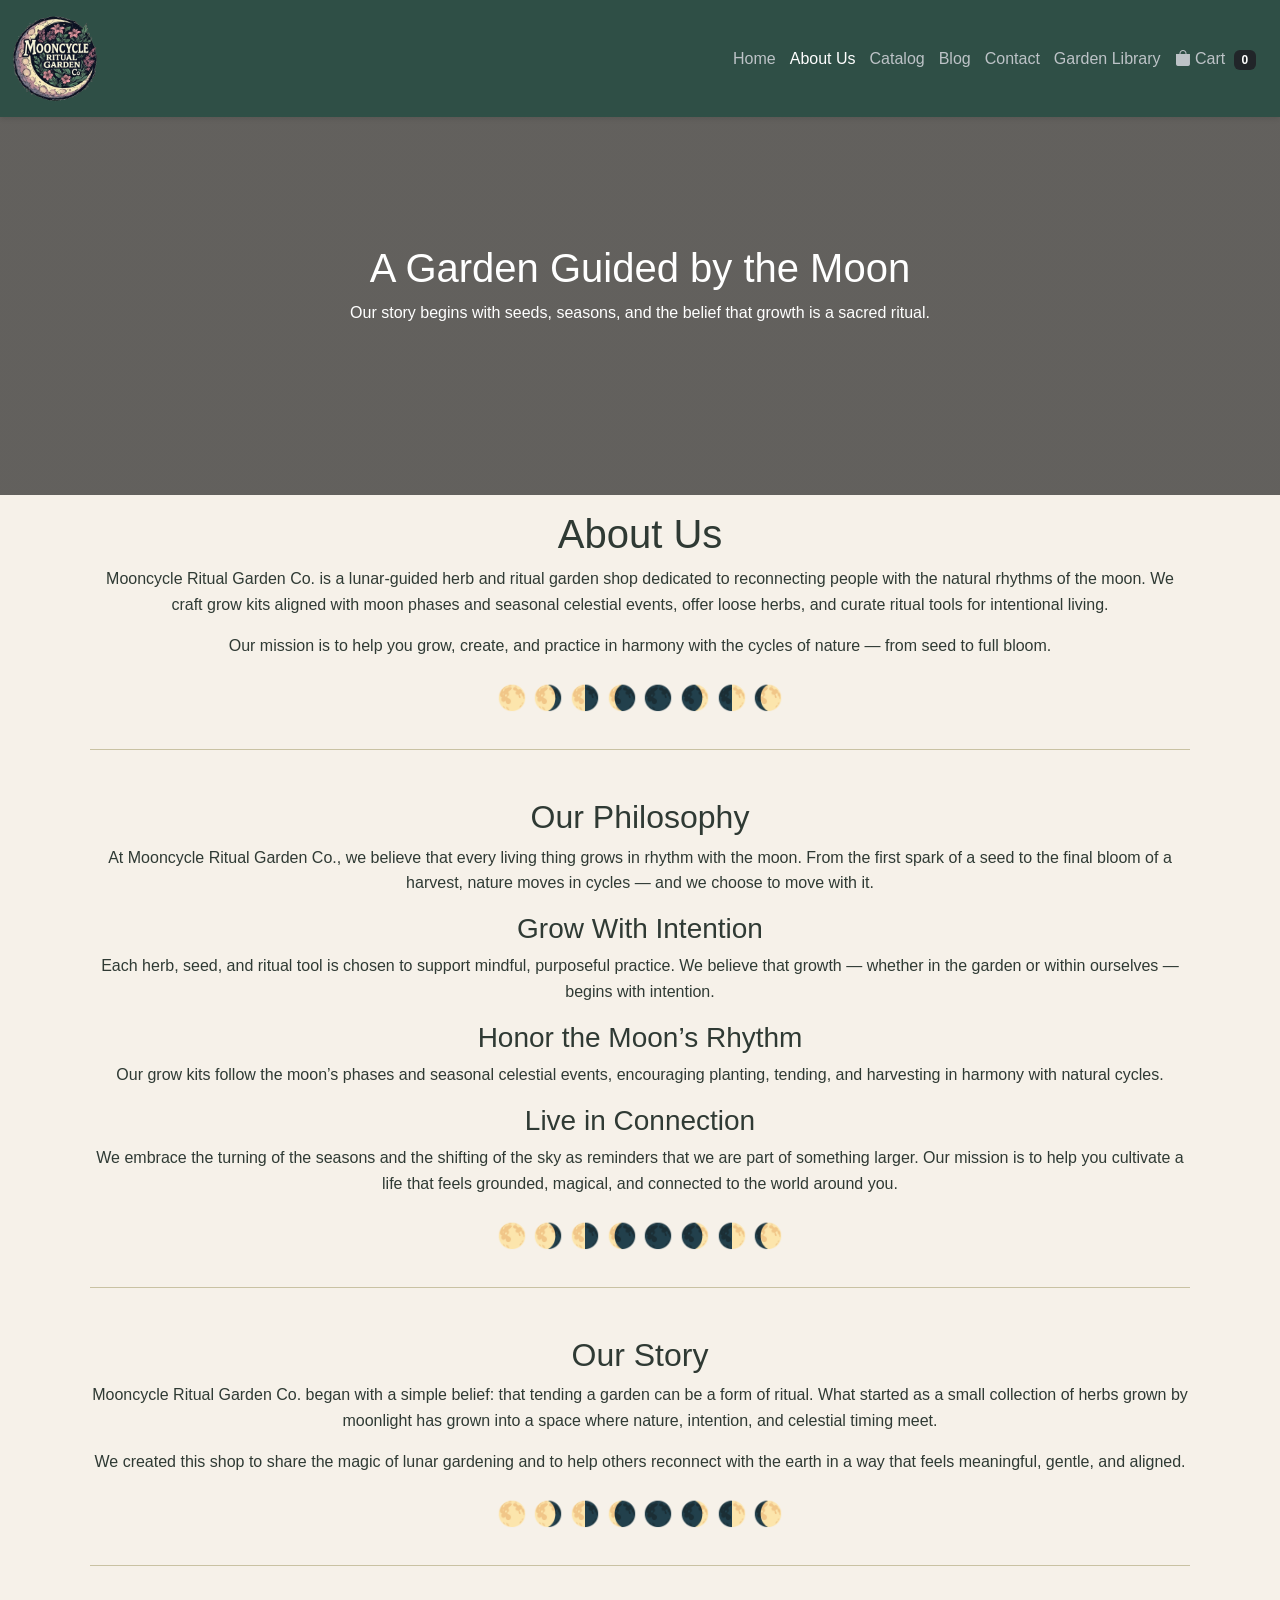
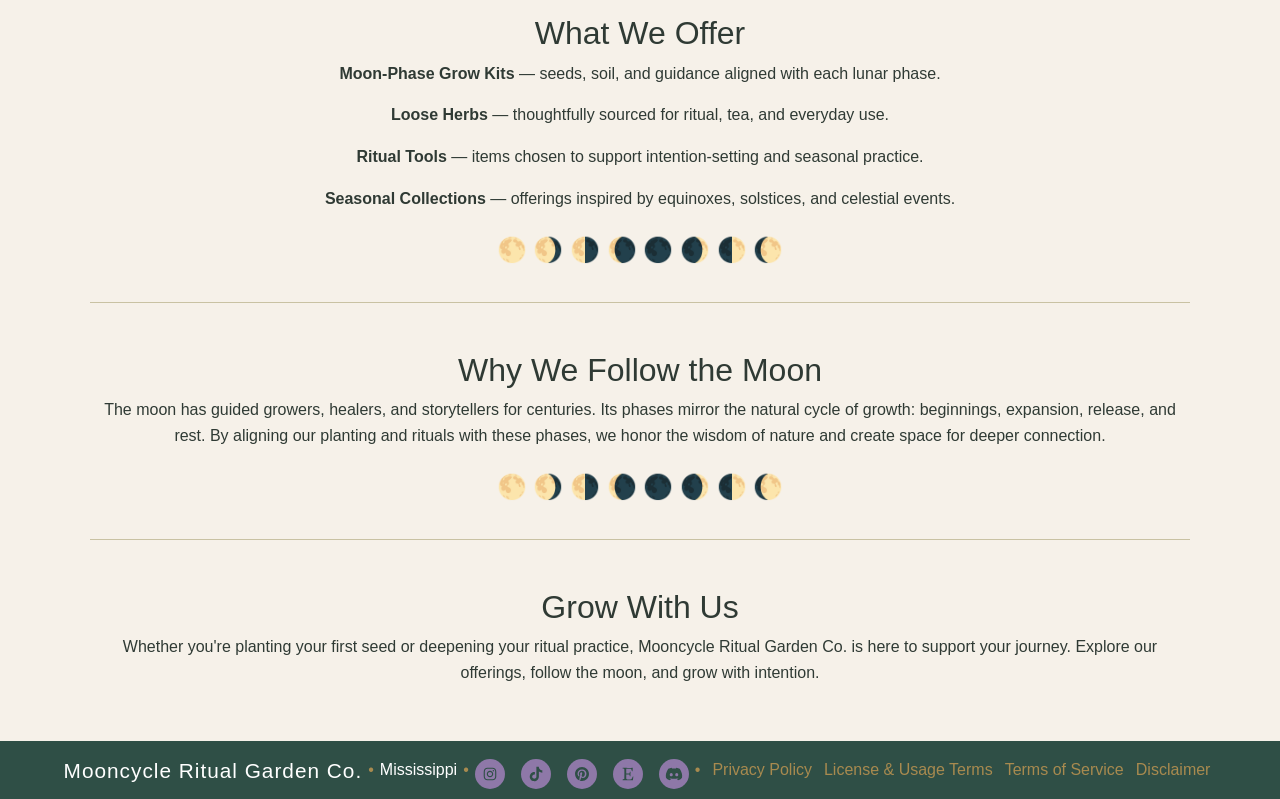
==== commit a1bc071c: "updated documentation and styling" ====
--- a/about.html
+++ b/about.html
@@ -261,10 +261,8 @@
         <span class="footer-divider">•</span>
         <!--Privacy Policy-->
         <a href="legal.html#privacy">Privacy Policy</a>
-        <a href="legal.html#faq">FAQ</a>
+        <a href="legal.html#license">License & Usage Terms</a>
         <a href="legal.html#terms">Terms of Service</a>
-        <a href="legal.html#shipping">Shipping Policy</a>
-        <a href="legal.html#returns">Return Policy</a>
         <a href="legal.html#disclaimer">Disclaimer</a>
     </footer>
     <!-- The external catalog script (no inline JS) -->
--- a/style.css
+++ b/style.css
@@ -775,7 +775,7 @@
     /* Herbal green */
     color: var(--text-light);
     /* White text */
-    padding: 10px 5px;
+    padding: 10px 1px;
     text-align: center;
 
     display: flex;
@@ -790,7 +790,7 @@
 .footer-inline-home {
     flex-direction: column;
     justify-content: flex-start;
-    gap: 8px;
+    gap: 2px;
     padding-bottom: 0px;
     /* background-color: orange; */
 }
@@ -975,9 +975,9 @@
 #privacy,
 #terms,
 #shipping,
-#returns,
 #disclaimer,
-#faq {
+#faq,
+#license {
     scroll-margin-top: 110px;
     /* background-color: red; */
 }
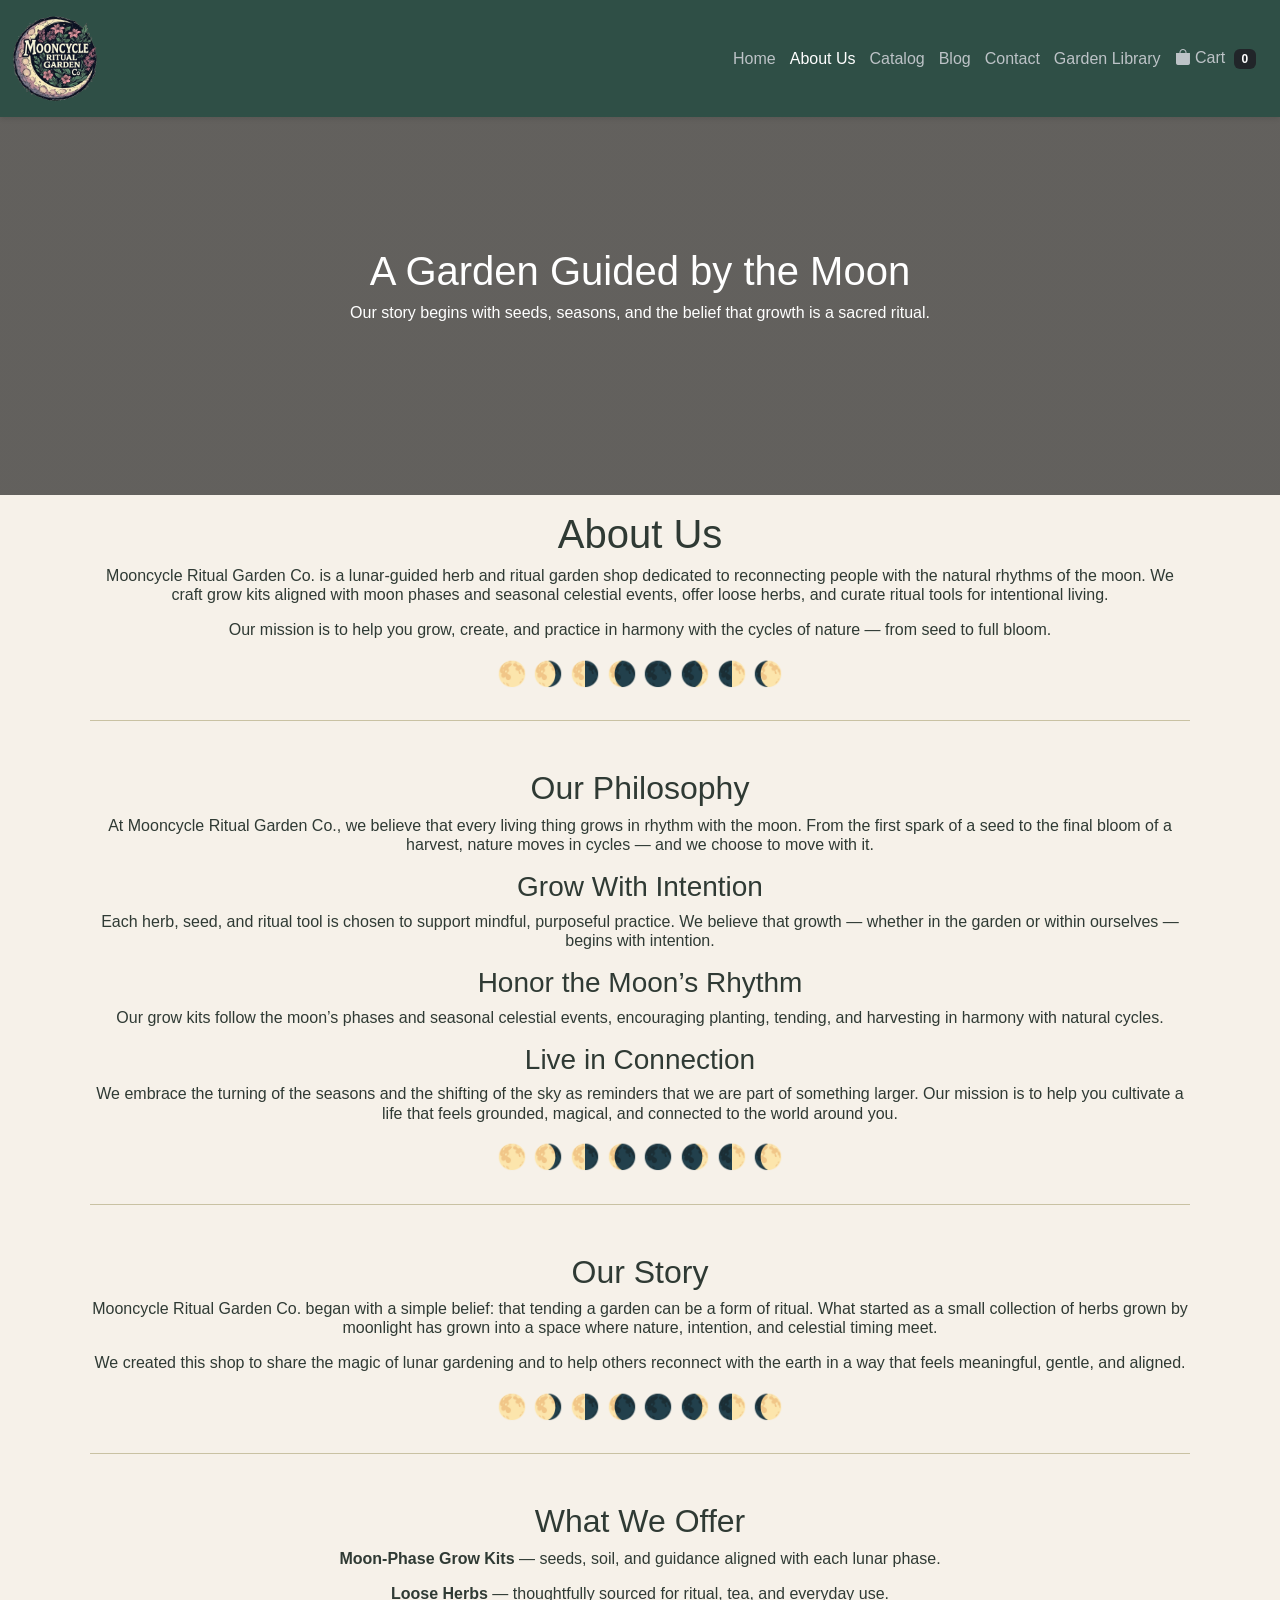
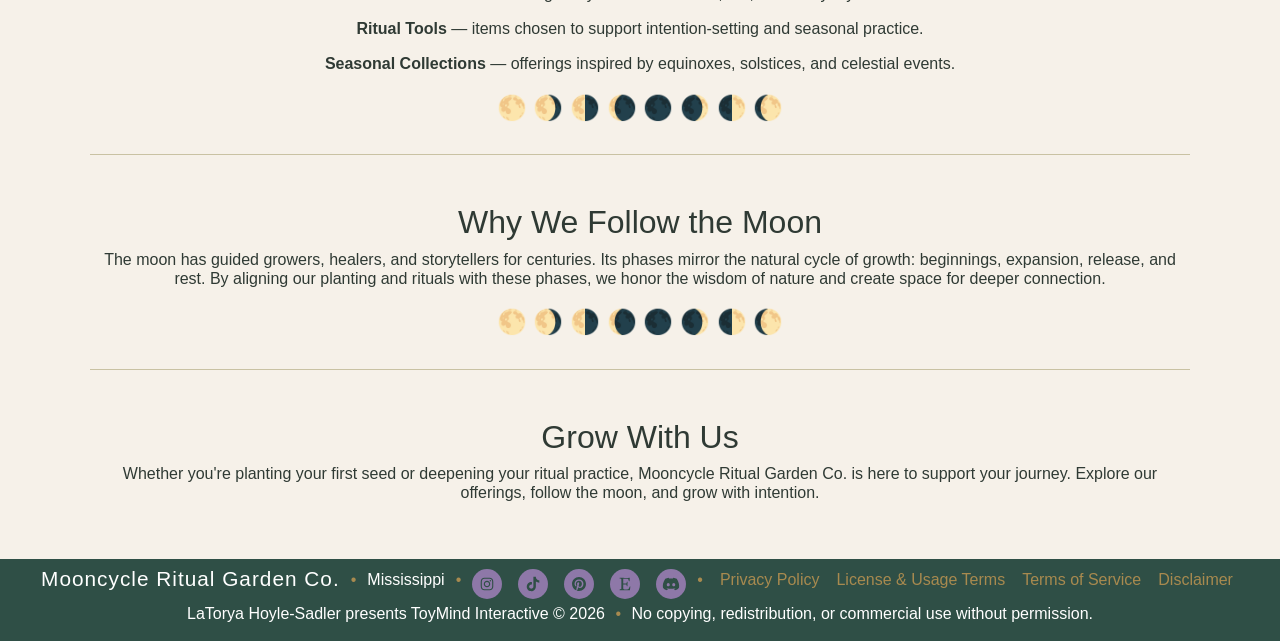
==== commit c14d614e: "updated footer styling and documentation with authorship license" ====
--- a/about.html
+++ b/about.html
@@ -264,6 +264,12 @@
         <a href="legal.html#license">License & Usage Terms</a>
         <a href="legal.html#terms">Terms of Service</a>
         <a href="legal.html#disclaimer">Disclaimer</a>
+        <!-- Authorship License -->
+        <div class="footer-license">
+            <p>LaTorya Hoyle-Sadler presents ToyMind Interactive
+                &copy; 2026 <span class="footer-divider">•</span>
+                No copying, redistribution, or commercial use without permission.</p>
+        </div>
     </footer>
     <!-- The external catalog script (no inline JS) -->
     <script type="module" src="catalog.js"></script>
--- a/style.css
+++ b/style.css
@@ -32,10 +32,12 @@
 /* ------------------------------------------------------------
    2. RESET — Removes browser default spacing + box model issues
 ------------------------------------------------------------ */
-* {
+*,
+*::before,
+*::after {
+    box-sizing: border-box;
     margin: 0;
     padding: 0;
-    box-sizing: border-box;
 }
 
 /* ------------------------------------------------------------
@@ -44,7 +46,7 @@
 body {
     font-family: var(--font-family);
     /* Your brand script font */
-    line-height: 1.6;
+    line-height: 1.2;
     /* Comfortable reading */
     background-color: var(--bg-light);
     /* Warm cream background */
@@ -775,9 +777,8 @@
     /* Herbal green */
     color: var(--text-light);
     /* White text */
-    padding: 10px 1px;
+    padding: 2px;
     text-align: center;
-
     display: flex;
     justify-content: center;
     align-items: center;
@@ -785,18 +786,20 @@
     /* Prevents breaking on small screens */
     /* background-color: purple; */
 }
-
+.footer-inline:not(.footer-inline-home) {
+    flex-direction: row;
+    gap: 5px;
+    /* Space between items */
+}
 /* Homepage footer variation — stacked layout */
 .footer-inline-home {
     flex-direction: column;
     justify-content: flex-start;
-    gap: 2px;
-    padding-bottom: 0px;
     /* background-color: orange; */
 }
 
 /* Footer brand text */
-.footer-inline .footer-brand {
+.footer-brand {
     font-family: var(--font-family);
     font-size: 1.3rem;
     letter-spacing: 1px;
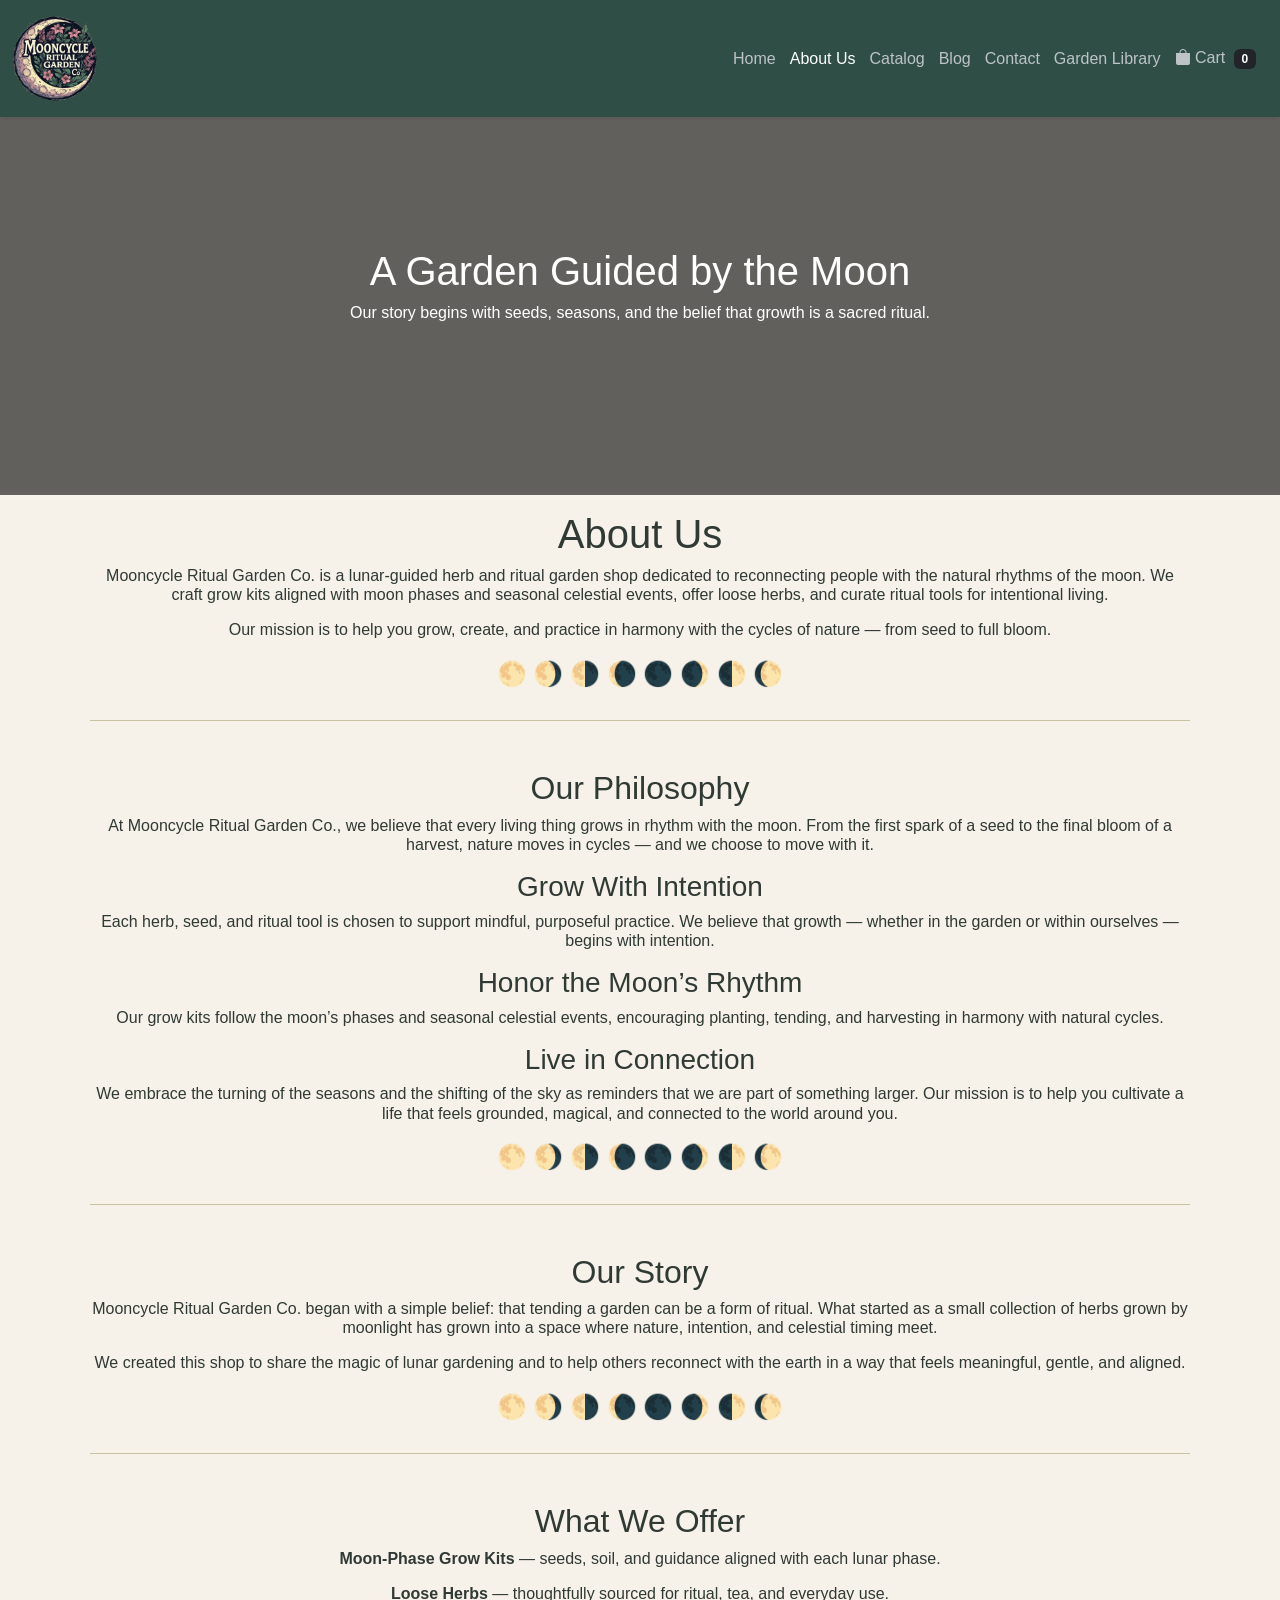
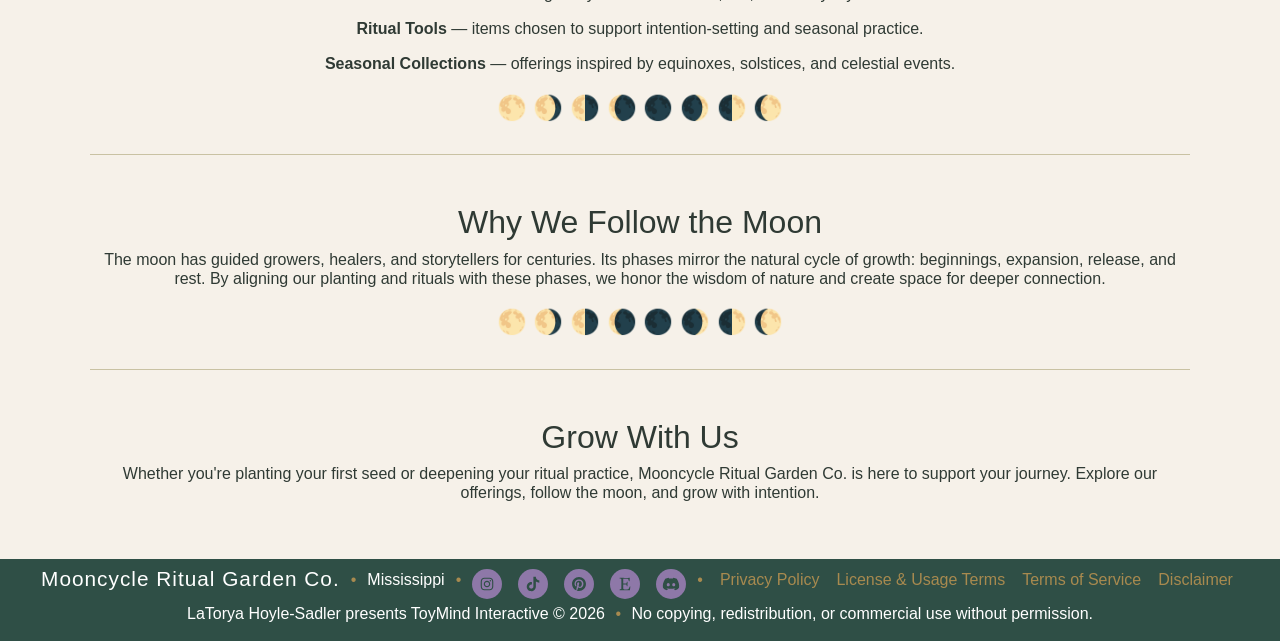
==== commit 7f9fff91: "added script so cart would be the same on everypage, added shopping to show catalog, updated cart do" ====
--- a/about.html
+++ b/about.html
@@ -57,14 +57,20 @@
                     <a href="cart.html" class="cart-link">
                         <i class="bi bi-bag-fill"></i>
                         <span class="cart-label">Cart</span>
-                        <span id="cart-count" class="badge bg-dark ms-1">0</span>
+                        <span id="cart-count" class="badge bg-dark ms-1"></span>
                     </a>
                 </li>
             </ul>
 
         </nav>
     </header>
-
+        <script>
+            const cart = JSON.parse(localStorage.getItem("cart")) || [];
+            const totalQty = cart.reduce((sum, item) => sum + item.qty, 0);
+
+            const badge = document.getElementById("cart-count");
+            if (badge) badge.textContent = totalQty;
+        </script>
     <!-- This is the hero section, the large banner area at the top of the page -->
     <section class="hero">
 
--- a/style.css
+++ b/style.css
@@ -56,6 +56,15 @@
     flex-direction: column;
     min-height: 100vh;
     /* Ensures footer stays at bottom */
+    /* stops the blinking when transitioning from page to page on website */
+    opacity: 0;
+    animation: ultraSlowFade 0ms cubic-bezier(0.33, 1, 0.68, 1) 0.15s forwards;
+}
+
+@keyframes ultraSlowFade {
+    to {
+        opacity: 1;
+    }
 }
 
 /* ------------------------------------------------------------
@@ -530,7 +539,7 @@
 }
 
 /* ------------------------------------------------------------
-GARDENT LIBRARY
+GARDEN LIBRARY
 ------------------------------------------------------------ */
 /* Circular clickable logo */
 .game-card .logo-img {
@@ -588,6 +597,7 @@
     gap: 1.5rem;
 }
 
+.quickview-add,
 .quickview-buy {
     padding: 12px 22px;
     /* more space */
@@ -631,6 +641,8 @@
     margin-top: 60px;
 }
 
+/* Cart */
+
 
 /* Desktop layout: side-by-side */
 @media (min-width: 768px) {
@@ -786,11 +798,13 @@
     /* Prevents breaking on small screens */
     /* background-color: purple; */
 }
+
 .footer-inline:not(.footer-inline-home) {
     flex-direction: row;
     gap: 5px;
     /* Space between items */
 }
+
 /* Homepage footer variation — stacked layout */
 .footer-inline-home {
     flex-direction: column;
@@ -1092,7 +1106,8 @@
     }
 
     .coming-item {
-        width: 66px; /*keeps all items equal width*/
+        width: 66px;
+        /*keeps all items equal width*/
         display: flex;
         flex-direction: column;
         align-items: center;
@@ -1100,6 +1115,7 @@
         justify-content: center;
         text-align: center;
     }
+
     .coming-item p {
         font-size: 0.75rem;
         line-height: 1;
